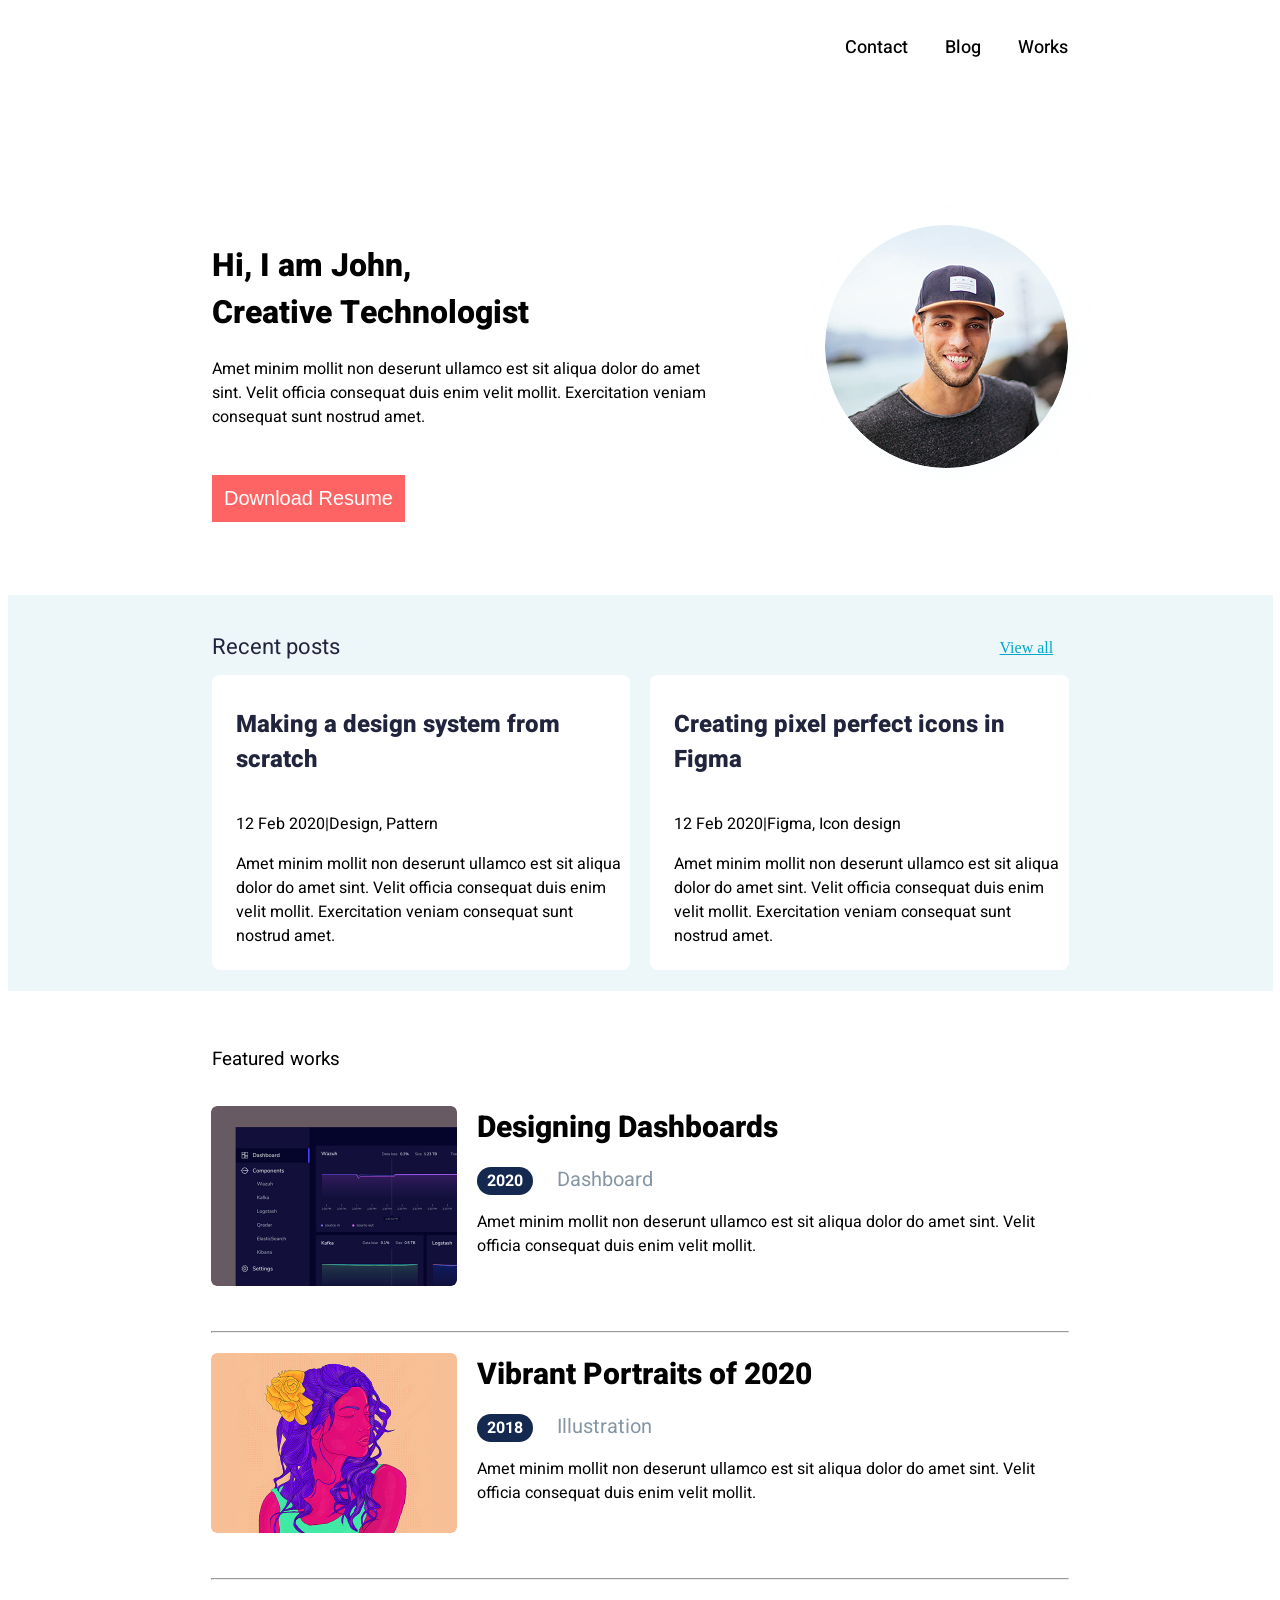
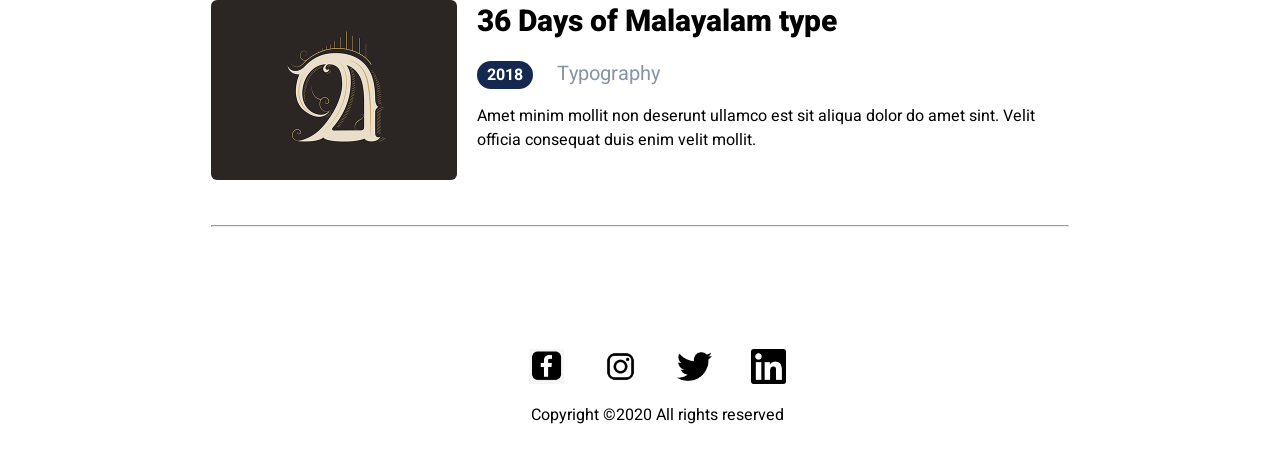
==== index.html @ 960cfece "year correction 2020 to 2018" ====
<!DOCTYPE html>
<html lang="en">
<head>
  <meta charset="UTF-8">
  <meta name="viewport" content="width=device-width, initial-scale=1.0">
  <link rel="preconnect" href="https://fonts.googleapis.com">
  <link rel="preconnect" href="https://fonts.gstatic.com" crossorigin>
  <link href="https://fonts.googleapis.com/css2?family=Heebo:wght@100..900&display=swap" rel="stylesheet">
    <title>My Portfolio</title>
    <link rel="stylesheet" href="./styles/main.css">
</head>

<body>
    <header class="container">
    <nav>
        <ul>
            <li><a href="#">Works</a></li>
            <li><a href="#">Blog</a></li>
            <li><a href="#">Contact</a></li>
        </ul>
    </nav>
    </header>    
    <div class="center-container heebo-bold">
        <div class="lef-side">
            <h1 class="heebo-bold">Hi, I am John, <br>
            Creative Technologist</h1>
            <div class="para">
            <p class="heebo-regular">
                Amet minim mollit non deserunt ullamco est sit aliqua dolor do amet <br> sint. Velit officia consequat duis enim velit mollit. Exercitation veniam consequat sunt nostrud amet.  
            </p>
            </div>
            <button class="download">Download Resume</button>
        </div>
        <div class="right-side">
            <div class="second"></div>
            <img src="./images/Ellipse 1.png" alt="Profile Image" class="logo-image">
            
        </div>
    </div>
    <div class="recent-main">
        <div class="heading">
            <h3 class="heebo-regular">Recent posts</h3>
       <a href="#">View all</a>
        </div>
        <div class="head-main">

        <div class="right-head">

            <h2 class="heebo-bold">Making a design system from scratch</h2>
            <p class="heebo-regular">12 Feb 2020ㅤ|ㅤDesign, Pattern</p>
            <p class="text-left heebo-regular">
                Amet minim mollit non deserunt ullamco est sit aliqua dolor do amet sint. Velit officia consequat duis enim velit mollit. Exercitation veniam consequat sunt nostrud amet.
            </p>

        </div>

        <div class="left-head">

            <h2 class="heebo-bold">Creating pixel perfect icons in Figma</h2>
            <p class="heebo-regular">12 Feb 2020ㅤ|ㅤFigma, Icon design</p>
            <p class="text-right heebo-regular">
                Amet minim mollit non deserunt ullamco est sit aliqua dolor do amet sint. Velit officia consequat duis enim velit mollit. Exercitation veniam consequat sunt nostrud amet.
            </p>

        </div>
        </div>
    </div>
    <div class="featured-work heebo-regular">
        <div class="heading">
            <h3 class="heebo-regular">Featured works</h3>
        </div>
        
         <div class="division1">
    <div class="work-image">

      <img src="./images/Rectangle 30@2x.png">

    </div>
    
    <div class="content">
      <h3 class="heebo-bold">Designing Dashboards</h3>
      <div class="para-content">
        <span class="part-1">2020</span>
        <span class="ctg">Dashboard</span>
      </div>
      <p class="heebo-regular">Amet minim mollit non deserunt ullamco est sit aliqua dolor do amet sint. Velit officia consequat duis enim velit mollit.</p>
    </div>
  </div>
<hr>
<!-- 2nd division -->
       <div class="division1">
    <div class="work-image">

      <img src="./images/Rectangle 32.png">

    </div>
    
    <div class="content">
      <h3 class="heebo-bold">Vibrant Portraits of 2020</h3>
      <div class="para-content">
        <span class="part-1">2018</span>
        <span class="ctg">Illustration</span>
      </div>
      <p class="heebo-regular">Amet minim mollit non deserunt ullamco est sit aliqua dolor do amet sint. Velit officia consequat duis enim velit mollit.</p>
    </div>
  </div>
<hr>
 <!-- third division -->
   <div class="division1">
    <div class="work-image">

      <img src="./images/Rectangle 34.png">

    </div>
    
    <div class="content">
      <h3 class="heebo-bold">36 Days of Malayalam type</h3>
      <div class="para-content">
        <span class="part-1">2018</span>
        <span class="ctg">Typography</span>
      </div>
      <p class="heebo-regular">Amet minim mollit non deserunt ullamco est sit aliqua dolor do amet sint. Velit officia consequat duis enim velit mollit.</p>
    </div>
  </div>
<hr>
    </div>
    </div>
    
     
    </div>
    
         
  <!-- footer -->
   <footer><div class="icons-main">
    <img src="./images/facebook.png" alt="facebook" class="icons">
    <img src="./images/instagram.png" alt="instagram" class="icons">
    <img src="./images/twitter.png" alt="twitter" class="icons">
    <img src="./images/linkdinn.png" alt="linkedin" class="icons">
    </div>
   </footer>
   <div class="copy heebo-regular">Copyright ©2020 All rights reserved</div>
   
  </body>
</html>
---- styles/main.css ----
*{
        text-decoration: none;
        list-style: none;
    
} 

 body{
    margin: 0;
 }

 /* Navigation Section Start */

nav{
     margin-top: 20px;
}
nav ul{
    margin: 0;
    padding: 0;
    list-style: none;
    margin-top: -20px;
}
nav ul li{
   margin-top: 34px;
    display: inline;
    float: right;
    margin-left: 37px;
    font-size: 18px;
}
nav ul li a {
    color: black;
}

    /* Navigation Section End */

    /* HEEBO google font set as per figma design */
.heebo{
        font-family: "Heebo", sans-serif;
        font-optical-sizing: auto;
        font-weight: 500;
        font-style: normal;
        color: black;
    }
.heebo-regular {
        font-family: "Heebo", sans-serif;
        font-optical-sizing: auto;
        font-weight: 400;
        font-style: normal;
}
.heebo-bold {
        font-family: "Heebo", sans-serif;
        font-optical-sizing: auto;
        font-weight: 800;
        font-style: normal;
}

    /* HEEBO Font Section END */

    /* Container Section Start */
.container{
    width: 856px;
    margin:  auto;
    height: 55px;
    font-family: "Heebo", sans-serif;
    font-optical-sizing: auto;
    font-weight: 500;
    font-style: normal;
}
.center-container{
    width: 856px;
    height: 306px;
    justify-content: center;
    display: flex;
    align-items: center;
    margin: auto;
    margin-top: 163px;
}
.left-side{
    width: 491px;
}
.left-side h1{
    line-height: 60px;
    font-size: 44px;
}
.left-side .para{
    width: 66px;
    line-height: auto;
}

.right-side{
    width: 365px;
    height: 243px;
    float: right;
}
.logo-image{
    width: 243px;
    height: 243px;
    border-radius: 50%;
    margin-top: -25px;
    margin-left: 117px;
    filter: drop-shadow(5px 5px 10px rgba(247, 251, 253, 0.5));
}
.second{
    width: 243px;
    height: 243px;display: inline;
    border-radius: 50%;
    background-color: burlywood;
    z-index: -1;
}
.download{
    margin-top: 30px;
    font-size: 20px;
    padding: 12px;
    background-color: #FF6464;
    color: white;
    box-shadow: none;
    border: none;
}

    /* Container END */

    /* Second Section Start */
.recent-main{
    width: 1265px;
    height: 396px;
    margin: auto;
    background-color: #EDF7FA;
    align-items: center;
    margin-top: 71px;
    margin-bottom: 35px;
}
.heading{
    height: 60px;
    /* background-color: red; */
    margin: auto;
    width: 857px;
    display: flex;
    margin-bottom: 20px;
    
}
.recent-main h3{
    float: left;
    line-height: 60px;
    color: #21243D;
    font-size: 22px;
    display: inline;
}
.recent-main a{
    color: #00A8CC;
    text-decoration: underline;
    font-size: 16px;
    margin-top: 44px;
    float: right;
    margin-left: 660px;
}
.head-main{
    width: 857px;
    height: 296px;
    margin: auto;
    display: flex;
}
.right-head{
    width: 418px;
    height: 295px;
    background-color: white;
    justify-content: center;
    align-items: center;
    padding-left: 24px;
    border-radius: 8px;
}
.right-head h2{
    width: 374px;
    height: 85px;
    margin-top: 32px;
    color: #21243D;
}
.right-head p{
    line-height: auto;
}
.left-head{
    margin-left: 20px;
    width: 418px;
    height: 295px;
    background-color: white;
    float: right;
    border-radius: 8px;
    align-items: center;
    padding-left: 24px;
}
.left-head h2{
    width: 374px;
    height: 85px;
    margin-top: 32px;
    color: #21243D;
}

    /* Second Section END */

    /* FEATURED START */

.featured-work{
    margin: auto;
    width: 858px;
    height: 785px;
}

.division1{
  display: flex; 
  padding-bottom: 30px;
}

.work-image img {
  width: 246px;
  height: 180px;
  object-fit: cover;
  border-radius: 6px;
}
.content{
    margin-left: 20px;
}
.content h3 {
  font-size: 30px;
  margin: 0 0 15px 0;
}

.para-content{
  margin-bottom: 15px;
}

.part-1{
  background-color: #142850;
  color: white;
  padding: 2px 10px;
  border-radius: 16px;
  font-weight: bold;
  margin-right: 20px;
}

.ctg {
  color: #8695A4;
  font-size: 20px;
}

.ctg p {
  line-height: auto;
  margin: 0;
}
hr{
    margin-bottom: 20px;
}

    /* Features Section END */

    /* Footer Section Start */
footer{
    width: 1152px;
    height: 182px;
    margin: auto;
    display: flex;
    align-items: center;
    justify-content: center;
}
footer .icon-main{
    width: 232px;
    height: 32px;
    align-items: center;
}
footer .icons{
    width: 35px;
    height: 35px;
    padding-left: 35px;
    margin-top: 132px;
}
.copy{
    display: flex;
    justify-content: center;
    align-items: center;
    margin-left: 35px;
    margin-top: 10px;
    margin-bottom: 35px;
}
    /* Footer Section END *
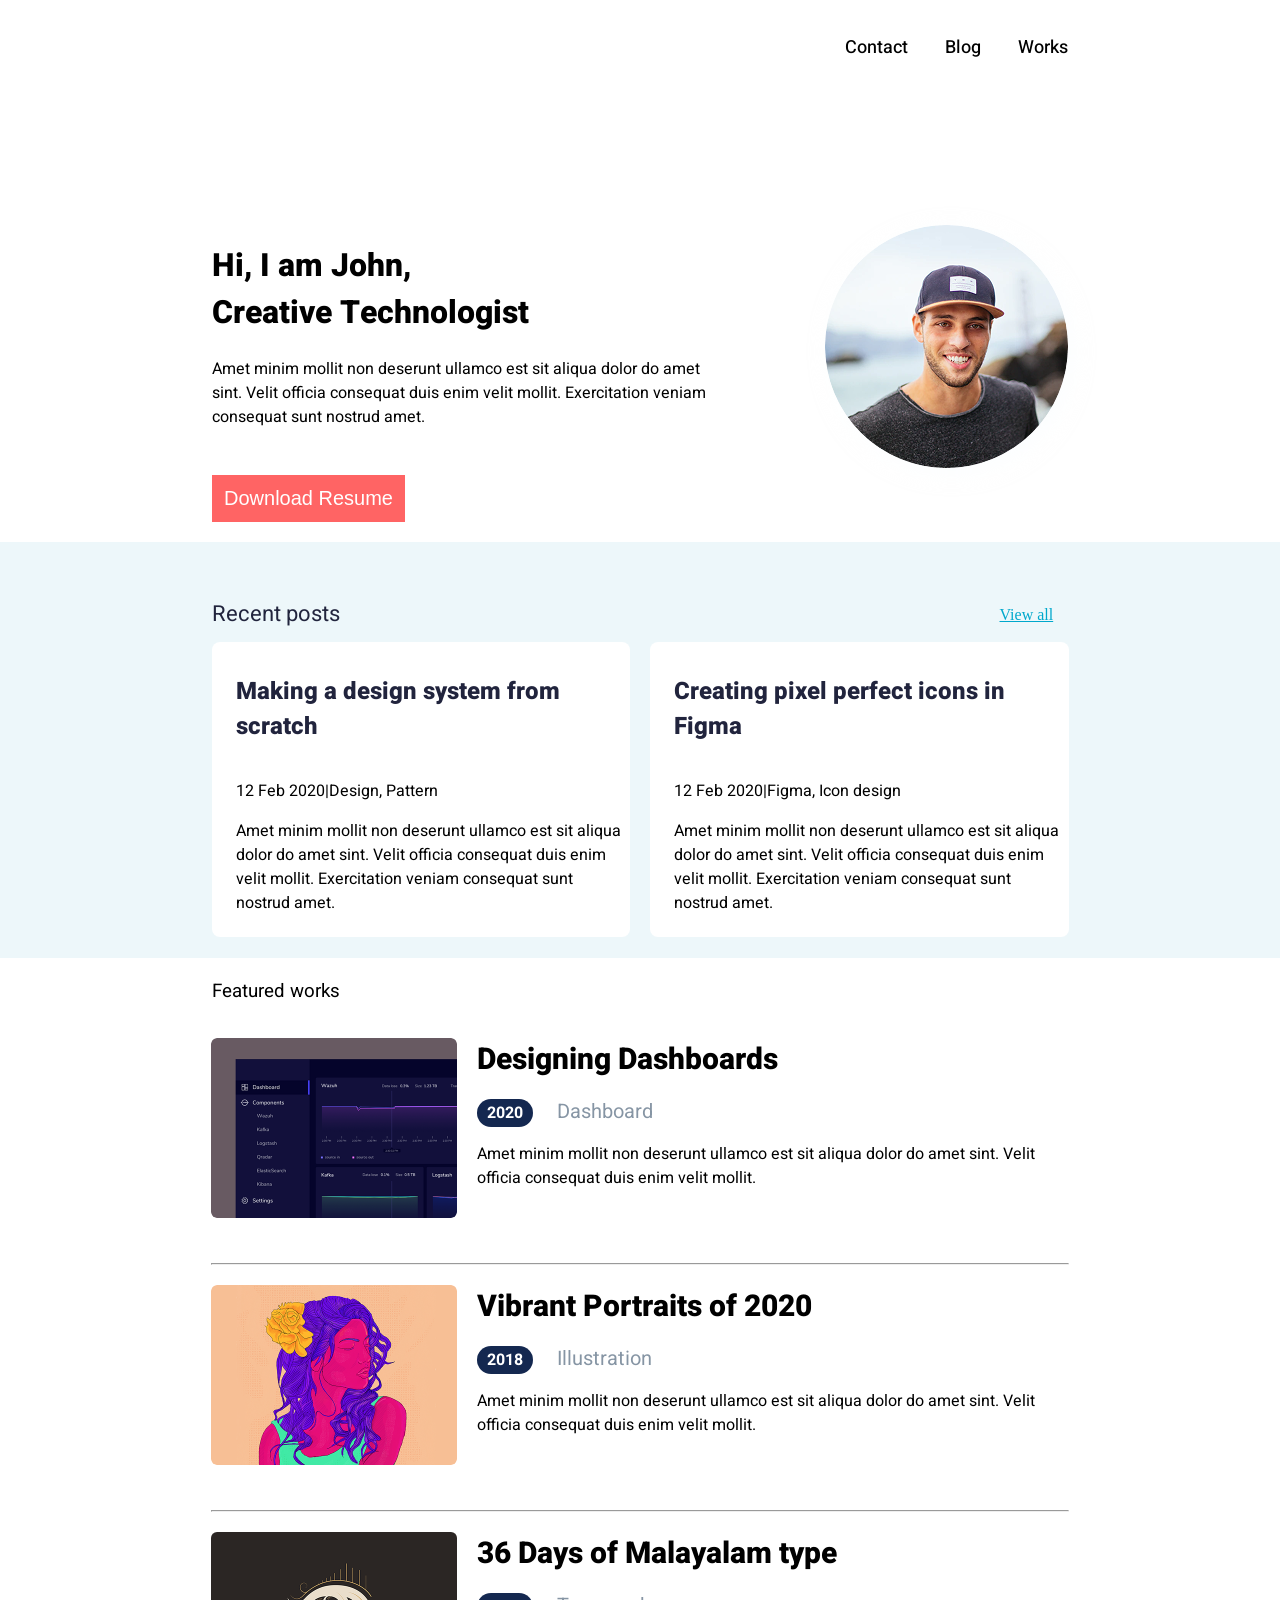
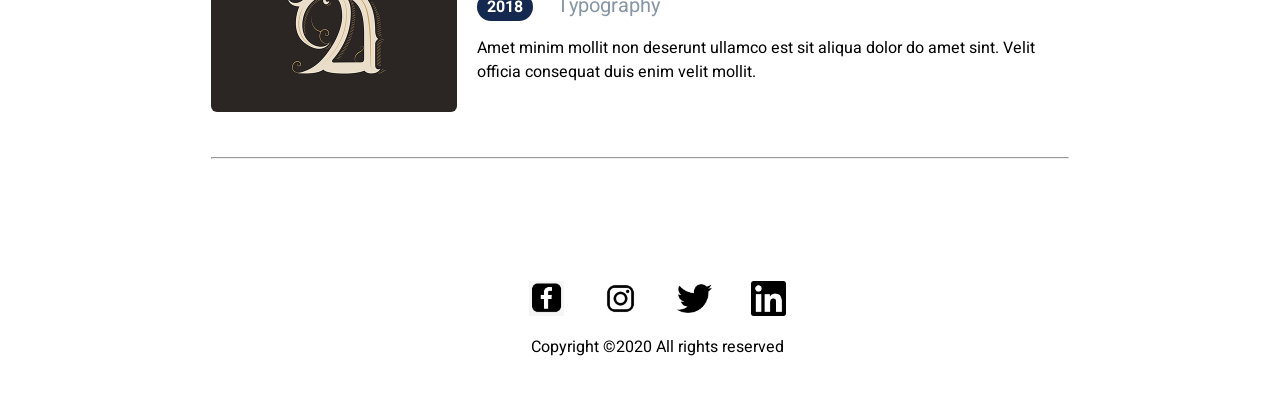
==== commit 07e6f493: "border width corrected as per design 100%" ====
--- a/index.html
+++ b/index.html
@@ -37,6 +37,8 @@
             
         </div>
     </div>
+
+<br/>   
     <div class="recent-main">
         <div class="heading">
             <h3 class="heebo-regular">Recent posts</h3>
--- a/styles/main.css
+++ b/styles/main.css
@@ -120,14 +120,21 @@
 
     /* Second Section Start */
 .recent-main{
-    width: 1265px;
+    width:100%;
+    min-height: 400px;
+    padding:20px;
+    box-sizing: border-box;
+    background-color: #EDF7FA;
+}
+   
+   /* width: 1265px;
     height: 396px;
-    margin: auto;
+    margin:auto;
     background-color: #EDF7FA;
     align-items: center;
     margin-top: 71px;
     margin-bottom: 35px;
-}
+} */
 .heading{
     height: 60px;
     /* background-color: red; */
@@ -238,6 +245,7 @@
 .ctg {
   color: #8695A4;
   font-size: 20px;
+  
 }
 
 .ctg p {
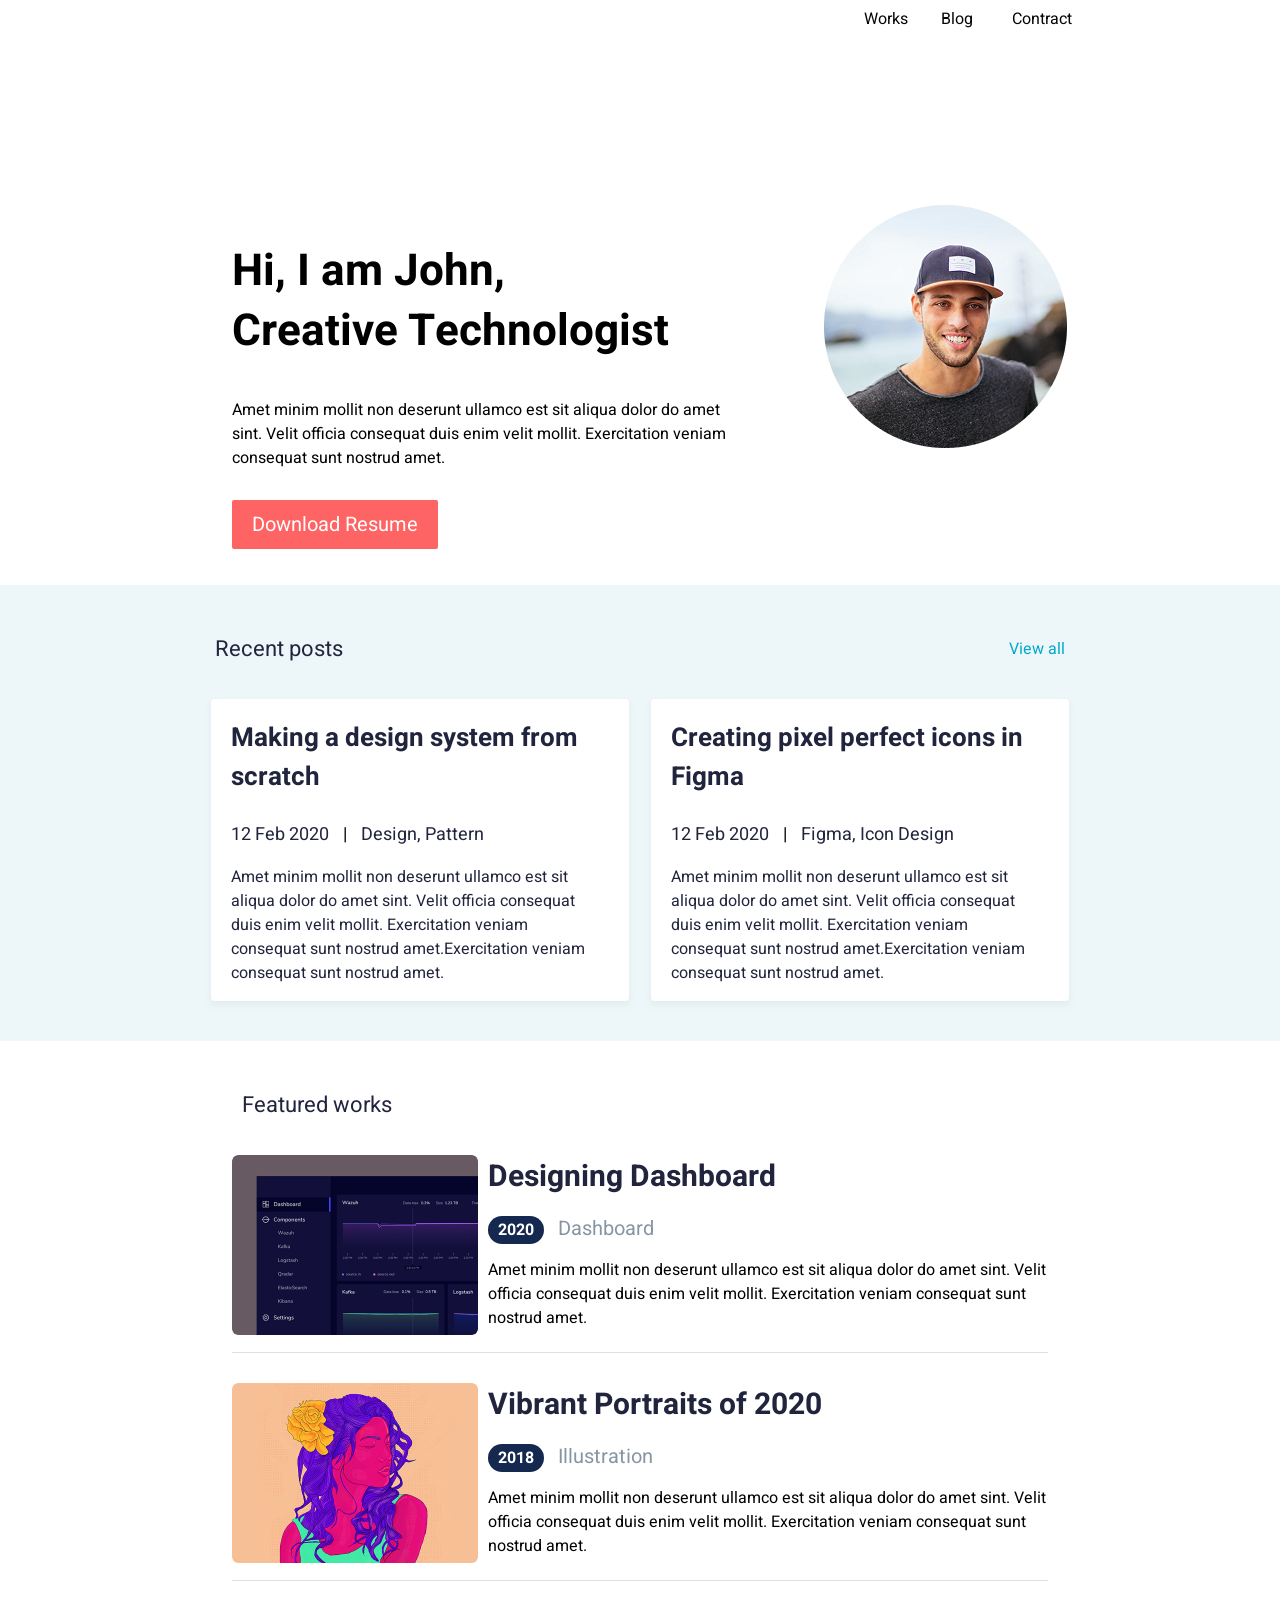
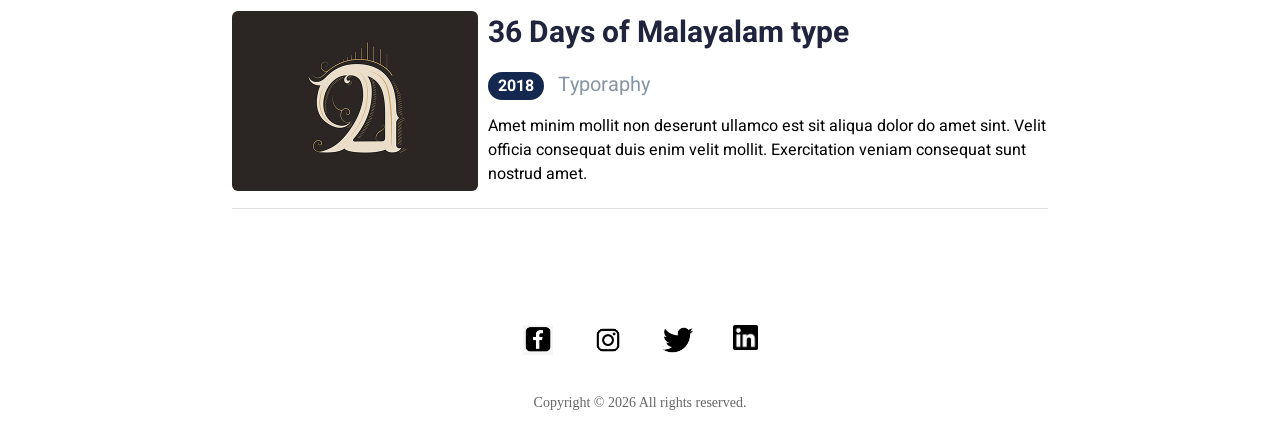
==== commit 60b83a10: "fixed all bugs in design and resend t github" ====
--- a/index.html
+++ b/index.html
@@ -1,146 +1,145 @@
 <!DOCTYPE html>
 <html lang="en">
 <head>
-  <meta charset="UTF-8">
-  <meta name="viewport" content="width=device-width, initial-scale=1.0">
-  <link rel="preconnect" href="https://fonts.googleapis.com">
-  <link rel="preconnect" href="https://fonts.gstatic.com" crossorigin>
-  <link href="https://fonts.googleapis.com/css2?family=Heebo:wght@100..900&display=swap" rel="stylesheet">
+    <meta charset="UTF-8">
+    <meta name="viewport" content="width=device-width, initial-scale=1.0">
+   <link rel="preconnect" href="https://fonts.googleapis.com">
+<link rel="preconnect" href="https://fonts.gstatic.com" crossorigin>
+<link href="https://fonts.googleapis.com/css2?family=Heebo:wght@100..900&display=swap" rel="stylesheet">
     <title>My Portfolio</title>
     <link rel="stylesheet" href="./styles/main.css">
 </head>
-
 <body>
-    <header class="container">
+<!-- menu items add in first section-->
+   <header class="container">
     <nav>
-        <ul>
-            <li><a href="#">Works</a></li>
+        <ul class="heebo-medium">
+            <li ><a href="#">Works</a></li>
             <li><a href="#">Blog</a></li>
-            <li><a href="#">Contact</a></li>
+            <li><a href="#">Contract</a></li>   
         </ul>
     </nav>
-    </header>    
-    <div class="center-container heebo-bold">
-        <div class="lef-side">
-            <h1 class="heebo-bold">Hi, I am John, <br>
-            Creative Technologist</h1>
-            <div class="para">
-            <p class="heebo-regular">
-                Amet minim mollit non deserunt ullamco est sit aliqua dolor do amet <br> sint. Velit officia consequat duis enim velit mollit. Exercitation veniam consequat sunt nostrud amet.  
-            </p>
-            </div>
-            <button class="download">Download Resume</button>
-        </div>
-        <div class="right-side">
-            <div class="second"></div>
-            <img src="./images/Ellipse 1.png" alt="Profile Image" class="logo-image">
-            
+   </header>
+   <!--create class container for resume section --> 
+   <main class="container">
+   <section class="resume-section">
+    <div class="resume-left">
+        <h1>
+            Hi, I am John,</br>Creative Technologist
+        </h1>
+        <p class="heebo-regular">Amet minim mollit non deserunt ullamco est sit aliqua dolor do amet sint. Velit officia consequat duis enim velit mollit. Exercitation veniam consequat sunt nostrud amet.</p></br>
+      <a href="#" class="anchor-a">Download Resume</a></div>
+    <div class="resume-right">
+        <div class="profile-outer-circle"></div>
+            <img src="./images/Ellipse 1.png" width="243" height="243" alt="Profile Picture" />
         </div>
     </div>
+   </section>
+   </main>
+  </div>
+</div>
+ 
+<!-- Second post -->
+<section style="background-color:#EDF7FA"; >
+  <div class="header">
+    <h2>Recent posts</h2>
+    <a href="#" class="view-all">View all</a>
+  </div>
+  <div class="post-grid">
+    <!-- Post Card 1 -->
+    <article class="post-card">
+      <h2>Making a design system from scratch</h2>
+      <div class="post-meta">
+        <span>12 Feb 2020</span>
+        <span class="separator">|</span>
+        <span>Design, Pattern</span>
+      </div>
+      <div class="post-card-p">
+      <p>Amet minim mollit non deserunt ullamco est sit aliqua dolor do amet sint. Velit officia consequat duis enim velit mollit. Exercitation veniam consequat sunt nostrud amet.Exercitation veniam consequat sunt nostrud amet.</p>
+    </div>
+    </article>
 
-<br/>   
-    <div class="recent-main">
-        <div class="heading">
-            <h3 class="heebo-regular">Recent posts</h3>
-       <a href="#">View all</a>
-        </div>
-        <div class="head-main">
+    <!-- Post Card 2 -->
+    <article class="post-card">
+      <h2>Creating pixel perfect icons in Figma</h2>
+      <div class="post-meta">
+        <span>12 Feb 2020</span>
+        <span class="separator">|</span>
+        <span>Figma, Icon Design</span>
+      </div>
+      <div class="post-card-p">
+     <p>Amet minim mollit non deserunt ullamco est sit aliqua dolor do amet sint. Velit officia consequat duis enim velit mollit. Exercitation veniam consequat sunt nostrud amet.Exercitation veniam consequat sunt nostrud amet.</p>
+</div>
 
-        <div class="right-head">
+    </article>
+  </div></section>
 
-            <h2 class="heebo-bold">Making a design system from scratch</h2>
-            <p class="heebo-regular">12 Feb 2020ㅤ|ㅤDesign, Pattern</p>
-            <p class="text-left heebo-regular">
-                Amet minim mollit non deserunt ullamco est sit aliqua dolor do amet sint. Velit officia consequat duis enim velit mollit. Exercitation veniam consequat sunt nostrud amet.
-            </p>
-
-        </div>
-
-        <div class="left-head">
-
-            <h2 class="heebo-bold">Creating pixel perfect icons in Figma</h2>
-            <p class="heebo-regular">12 Feb 2020ㅤ|ㅤFigma, Icon design</p>
-            <p class="text-right heebo-regular">
-                Amet minim mollit non deserunt ullamco est sit aliqua dolor do amet sint. Velit officia consequat duis enim velit mollit. Exercitation veniam consequat sunt nostrud amet.
-            </p>
-
-        </div>
-        </div>
+<!--Third Section of profile-->
+<header class="container">
+<section>
+  <div class="header">
+  <h2>Featured works</h2></div>
+  
+  <!-- Project Item 1 -->
+  <div class="work-item">
+    <div class="work-image">
+      <img src="./images/Rectangle 30@2x.png" width="246" height="180" alt="Vibrant Portraits">
     </div>
-    <div class="featured-work heebo-regular">
-        <div class="heading">
-            <h3 class="heebo-regular">Featured works</h3>
-        </div>
-        
-         <div class="division1">
-    <div class="work-image">
-
-      <img src="./images/Rectangle 30@2x.png">
-
-    </div>
-    
-    <div class="content">
-      <h3 class="heebo-bold">Designing Dashboards</h3>
-      <div class="para-content">
-        <span class="part-1">2020</span>
-        <span class="ctg">Dashboard</span>
+    <div class="work-content">
+      <h3>Designing Dashboard</h3>
+      <div class="work-meta">
+        <span class="year">2020</span>
+        <span class="category">Dashboard</span>
       </div>
-      <p class="heebo-regular">Amet minim mollit non deserunt ullamco est sit aliqua dolor do amet sint. Velit officia consequat duis enim velit mollit.</p>
+      <p>Amet minim mollit non deserunt ullamco est sit aliqua dolor do amet sint. Velit officia consequat duis enim velit mollit. Exercitation veniam consequat sunt nostrud amet.</p>
     </div>
   </div>
-<hr>
-<!-- 2nd division -->
-       <div class="division1">
+
+  <!-- Project Item 2 -->
+  <div class="work-item">
     <div class="work-image">
-
-      <img src="./images/Rectangle 32.png">
-
+      <img src="./images/Rectangle 32.png" width="246" height="180 alt="Vibrant Portraits">
     </div>
-    
-    <div class="content">
-      <h3 class="heebo-bold">Vibrant Portraits of 2020</h3>
-      <div class="para-content">
-        <span class="part-1">2018</span>
-        <span class="ctg">Illustration</span>
+    <div class="work-content">
+      <h3>Vibrant Portraits of 2020</h3>
+      <div class="work-meta">
+        <span class="year">2018</span>
+        <span class="category">Illustration</span>
       </div>
-      <p class="heebo-regular">Amet minim mollit non deserunt ullamco est sit aliqua dolor do amet sint. Velit officia consequat duis enim velit mollit.</p>
+      <p>Amet minim mollit non deserunt ullamco est sit aliqua dolor do amet sint. Velit officia consequat duis enim velit mollit. Exercitation veniam consequat sunt nostrud amet.</p>
     </div>
   </div>
-<hr>
- <!-- third division -->
-   <div class="division1">
+
+  <!--Project Item 3-->
+  <div class="work-item">
     <div class="work-image">
-
-      <img src="./images/Rectangle 34.png">
-
+      <img src="./images/Rectangle 34.png"  width="246" height="180" alt="Vibrant Portraits">
     </div>
-    
-    <div class="content">
-      <h3 class="heebo-bold">36 Days of Malayalam type</h3>
-      <div class="para-content">
-        <span class="part-1">2018</span>
-        <span class="ctg">Typography</span>
+    <div class="work-content">
+      <h3>36 Days of Malayalam type</h3>
+      <div class="work-meta">
+        <span class="year">2018</span>
+        <span class="category">Typoraphy</span>
       </div>
-      <p class="heebo-regular">Amet minim mollit non deserunt ullamco est sit aliqua dolor do amet sint. Velit officia consequat duis enim velit mollit.</p>
+      <p>Amet minim mollit non deserunt ullamco est sit aliqua dolor do amet sint. Velit officia consequat duis enim velit mollit. Exercitation veniam consequat sunt nostrud amet.</p>
     </div>
   </div>
-<hr>
+</section>
+</header>
+
+<footer class="footer-container">
+    
+    <div>
+    <ul class="social-icons">
+        <li><img src="./images/facebook.png" width="30"></li>
+        <li><img src="./images/instagram.png" width="30">   </li>
+         <li><img src="./images/twitter.png" width="30">   </li>
+        <li><img src="./images/linkdinn.png" width="25"></li>
+         </ul>
     </div>
+    <div>
+         <p class="copyright-text">Copyright © 2026 All rights reserved.</p>
     </div>
-    
-     
-    </div>
-    
-         
-  <!-- footer -->
-   <footer><div class="icons-main">
-    <img src="./images/facebook.png" alt="facebook" class="icons">
-    <img src="./images/instagram.png" alt="instagram" class="icons">
-    <img src="./images/twitter.png" alt="twitter" class="icons">
-    <img src="./images/linkdinn.png" alt="linkedin" class="icons">
-    </div>
-   </footer>
-   <div class="copy heebo-regular">Copyright ©2020 All rights reserved</div>
-   
-  </body>
+</footer>
+</body>
 </html>
--- a/styles/main.css
+++ b/styles/main.css
@@ -1,218 +1,183 @@
-*{
-        text-decoration: none;
-        list-style: none;
-    
-} 
-
- body{
+body {
     margin: 0;
+}
+.container {
+    font-family: "Heebo" , sans-serif;
+    width: 856px;
+    margin:auto;
+}
+
+nav ul {
+    margin: 7px 0 0 0;
+    padding: auto;
+    list-style: none;
+    display: flex;
+    justify-content: right;
+    
+}
+nav ul li {
+    display: inline;
+    padding: 0px 18px;
+    width: 38px;
+  }
+nav ul li a {
+    text-decoration: none;
+    color: #070505;
+    font-size: 20 px;
+    font-weight: 400px;
+    
+}
+nav ul li a:hover {
+    color: rgb(201, 28, 28);
+}
+.heebo-medium {
+  font-family: "Heebo", sans-serif;
+  font-optical-sizing: auto;
+  font-weight: 400;
+  font-style: normal;
+}
+.heebo-regular {
+      font-family: 'Heebo', sans-serif;
+      font-size: 16px;
+      font-weight: 400; /* Regular weight */ 
+      width: 497px;     
+    }
+    
+.heebo-bold {
+  font-family: 'Heebo', sans-serif;
+  font-size: 20px;
+  font-weight: 700;
+    }
+    .resume-section{
+        display: flex;
+        margin-top: 154px;
+        margin-bottom: auto;
+    }
+.resume-section .resume-left {
+    padding-right:95px;
+}
+.resume-section .resume-right{
+display: flex;
+justify-content: end;
+}
+.resume-section .resume-right img {
+    width:243px;
+    height:243;
+    box-shadow:grey;
+}
+.resume-section h1 {
+    font-size: 44px;
+    font-weight: 700px;
+    line-height: 60px;
+}
+.anchor-a {
+    background-color: #FF6464;
+    text-decoration: none;
+    font-size: 20px;
+    font-weight:400px;
+    font-family: "Heebo", sans-serif;
+    color:white;
+    padding:10px 20px 10px 20px ;
+    box-sizing:border-box;
+    border-radius: 2px;
+}
+
+
+<!-- this is next css for post -- >
+body {
+  font-family: "Heebo", sans-serif;
+  background-color: #edf7fa; /* Light blue background from image */
+  padding: 400px;
+}
+
+.header {
+  font-family: "Heebo", sans-serif;
+  display: flex;
+  justify-content: space-between;
+  align-items: center;
+  max-width: 850px;
+  margin: 0 auto 5px;
+  padding: 10px;
+}
+
+.header h2 { 
+    font-size: 22px; 
+    font-weight:400;
+    align-items:left;
+    color: #21243D;
+    padding:0px 0px 10px auto;   
  }
-
- /* Navigation Section Start */
-
-nav{
-     margin-top: 20px;
-}
-nav ul{
-    margin: 0;
-    padding: 0;
-    list-style: none;
-    margin-top: -20px;
-}
-nav ul li{
-   margin-top: 34px;
-    display: inline;
-    float: right;
-    margin-left: 37px;
-    font-size: 18px;
-}
-nav ul li a {
-    color: black;
-}
-
-    /* Navigation Section End */
-
-    /* HEEBO google font set as per figma design */
-.heebo{
-        font-family: "Heebo", sans-serif;
-        font-optical-sizing: auto;
-        font-weight: 500;
-        font-style: normal;
-        color: black;
-    }
-.heebo-regular {
-        font-family: "Heebo", sans-serif;
-        font-optical-sizing: auto;
-        font-weight: 400;
-        font-style: normal;
-}
-.heebo-bold {
-        font-family: "Heebo", sans-serif;
-        font-optical-sizing: auto;
-        font-weight: 800;
-        font-style: normal;
-}
-
-    /* HEEBO Font Section END */
-
-    /* Container Section Start */
-.container{
-    width: 856px;
-    margin:  auto;
-    height: 55px;
-    font-family: "Heebo", sans-serif;
-    font-optical-sizing: auto;
-    font-weight: 500;
-    font-style: normal;
-}
-.center-container{
-    width: 856px;
-    height: 306px;
-    justify-content: center;
-    display: flex;
-    align-items: center;
-    margin: auto;
-    margin-top: 163px;
-}
-.left-side{
-    width: 491px;
-}
-.left-side h1{
-    line-height: 60px;
-    font-size: 44px;
-}
-.left-side .para{
-    width: 66px;
-    line-height: auto;
-}
-
-.right-side{
-    width: 365px;
-    height: 243px;
-    float: right;
-}
-.logo-image{
-    width: 243px;
-    height: 243px;
-    border-radius: 50%;
-    margin-top: -25px;
-    margin-left: 117px;
-    filter: drop-shadow(5px 5px 10px rgba(247, 251, 253, 0.5));
-}
-.second{
-    width: 243px;
-    height: 243px;display: inline;
-    border-radius: 50%;
-    background-color: burlywood;
-    z-index: -1;
-}
-.download{
-    margin-top: 30px;
-    font-size: 20px;
-    padding: 12px;
-    background-color: #FF6464;
-    color: white;
-    box-shadow: none;
-    border: none;
-}
-
-    /* Container END */
-
-    /* Second Section Start */
-.recent-main{
-    width:100%;
-    min-height: 400px;
-    padding:20px;
-    box-sizing: border-box;
-    background-color: #EDF7FA;
-}
-   
-   /* width: 1265px;
-    height: 396px;
-    margin:auto;
-    background-color: #EDF7FA;
-    align-items: center;
-    margin-top: 71px;
-    margin-bottom: 35px;
-} */
-.heading{
-    height: 60px;
-    /* background-color: red; */
-    margin: auto;
-    width: 857px;
-    display: flex;
-    margin-bottom: 20px;
-    
-}
-.recent-main h3{
-    float: left;
-    line-height: 60px;
-    color: #21243D;
-    font-size: 22px;
-    display: inline;
-}
-.recent-main a{
-    color: #00A8CC;
-    text-decoration: underline;
-    font-size: 16px;
-    margin-top: 44px;
-    float: right;
-    margin-left: 660px;
-}
-.head-main{
-    width: 857px;
-    height: 296px;
-    margin: auto;
-    display: flex;
-}
-.right-head{
-    width: 418px;
-    height: 295px;
-    background-color: white;
-    justify-content: center;
-    align-items: center;
-    padding-left: 24px;
-    border-radius: 8px;
-}
-.right-head h2{
-    width: 374px;
-    height: 85px;
-    margin-top: 32px;
-    color: #21243D;
-}
-.right-head p{
-    line-height: auto;
-}
-.left-head{
-    margin-left: 20px;
-    width: 418px;
-    height: 295px;
-    background-color: white;
-    float: right;
-    border-radius: 8px;
-    align-items: center;
-    padding-left: 24px;
-}
-.left-head h2{
-    width: 374px;
-    height: 85px;
-    margin-top: 32px;
-    color: #21243D;
-}
-
-    /* Second Section END */
-
-    /* FEATURED START */
-
-.featured-work{
-    margin: auto;
-    width: 858px;
-    height: 785px;
-}
-
-.division1{
-  display: flex; 
-  padding-bottom: 30px;
+.view-all {
+     color: #00A8CC;
+padding-bottom: 0%;
+     text-decoration: none; 
+     font-size:16px; 
+     font-weight: 400;
+    }
+.post-grid {    
+  display: flex;
+  gap: 22px;
+  justify-content:center;
+  flex-wrap:wrap;
+  padding-bottom: 20px;
+    }
+
+.post-card {
+  background: white;
+  font-family: "Heebo", sans-serif;
+  padding: 10px 10px 20px 10;
+  border-radius: 4px;
+  max-width: 418px;
+  max-height: 295;
+  box-shadow: 0 4px 10px rgba(0,0,0,0.05);
+}
+
+.post-card h2 {
+  font-family: "Heebo" sans-serif;
+  margin-top: 10px;
+  font-size: 26px;
+  color: #21243D;
+  line-height: 1.5;
+  font-weight:700; 
+  padding: 10px 20px 7px 20px; 
+}
+
+.post-meta {
+  margin: 15px 0;
+  font-size:18px;
+  font-weight:400 ;
+  line-height: 0.5;
+  color: #21243D;
+  padding: 5px 20px 10px 20px;
+}
+
+.separator { 
+    margin: 0 10px; 
+    color: #000; 
+  padding-bottom: 0px;}
+
+.post-card-p {
+  line-height: 1.5;
+  color: #21243D;
+  font-size:16px;
+  font-weight:400;
+  padding:0px 25px 0px 20px;
+}
+
+<!--Third section CSS-->
+
+h2 {
+  font-family: "heebo" sans-serif;
+  font-size: 22px;
+  margin-bottom: 30px;
+}
+
+.work-item {
+  display: flex; /* Aligns image and text horizontally */
+  gap: 10px;
+  padding-bottom: 10px;
+  margin-bottom: 30px;
+  border-bottom: 1px solid #E0E0E0; /* Separator line between items */
 }
 
 .work-image img {
@@ -220,70 +185,98 @@
   height: 180px;
   object-fit: cover;
   border-radius: 6px;
-}
-.content{
-    margin-left: 20px;
-}
-.content h3 {
+  
+}
+
+.work-content h3 {
+  font-family: "Heebo", sans-serif;
   font-size: 30px;
+  font-weight: 700;
   margin: 0 0 15px 0;
-}
-
-.para-content{
+  color: #21243D;
+  opacity: 100%;
+}
+
+.work-meta {
   margin-bottom: 15px;
 }
 
-.part-1{
+.year {
   background-color: #142850;
   color: white;
   padding: 2px 10px;
   border-radius: 16px;
   font-weight: bold;
-  margin-right: 20px;
-}
-
-.ctg {
+  margin-right: 10px;
+}
+
+.category {
   color: #8695A4;
   font-size: 20px;
-  
-}
-
-.ctg p {
-  line-height: auto;
+}
+
+.work-content p {
+  line-height: 1.5;
   margin: 0;
-}
-hr{
-    margin-bottom: 20px;
-}
-
-    /* Features Section END */
-
-    /* Footer Section Start */
-footer{
-    width: 1152px;
-    height: 182px;
-    margin: auto;
-    display: flex;
-    align-items: center;
+  box-sizing: border-box;
+  font-size: 16px;
+  font-weight: 400;
+}
+
+<!--footercss --->
+.footer-container {
+  text-align: center;
+  padding: 40px 20px;
+  font-family: "Heebo", sans-serif;
+  color: #333;
+}
+
+.social-icons {
+  display: flex;
+  justify-content: center;
+  gap: 40px; /* Space between icons */
+  padding: 50px 10px 20px 10px;
+}
+
+.icon-link {
+  color: #1a1a1a; /* Dark color for icons */
+  font-size: 24px;
+  text-decoration: none;
+  transition: opacity 0.3s ease;
+}
+
+.icon-link:hover {
+  opacity: 0.7; /* Simple hover effect */
+}
+
+.copyright-text {
+  font-size: 14px;
+  color: #666;
+  text-align: center;
+  justify-content: center;
+  padding: top 0px;;
+}
+ul {
+    text-align: center;
+  list-style-position: inside;
+}
+li {
+        
+    display:inline; 
+    gap: 100px;
+}
+
+.container2 {
+    width: 500px;
+    margin:auto;
     justify-content: center;
-}
-footer .icon-main{
-    width: 232px;
-    height: 32px;
-    align-items: center;
-}
-footer .icons{
-    width: 35px;
-    height: 35px;
-    padding-left: 35px;
-    margin-top: 132px;
-}
-.copy{
-    display: flex;
-    justify-content: center;
-    align-items: center;
-    margin-left: 35px;
-    margin-top: 10px;
-    margin-bottom: 35px;
-}
-    /* Footer Section END *+    
+}
+
+section {
+  width: 100%;       /* Spans full width of the container */
+  min-height: 400px; /* Ensures it is at least 400px tall */
+  padding: 20px;     /* Adds space inside the section */
+  box-sizing: border-box; /* Includes padding in the total width/height */
+  justify-content: space-between;
+}
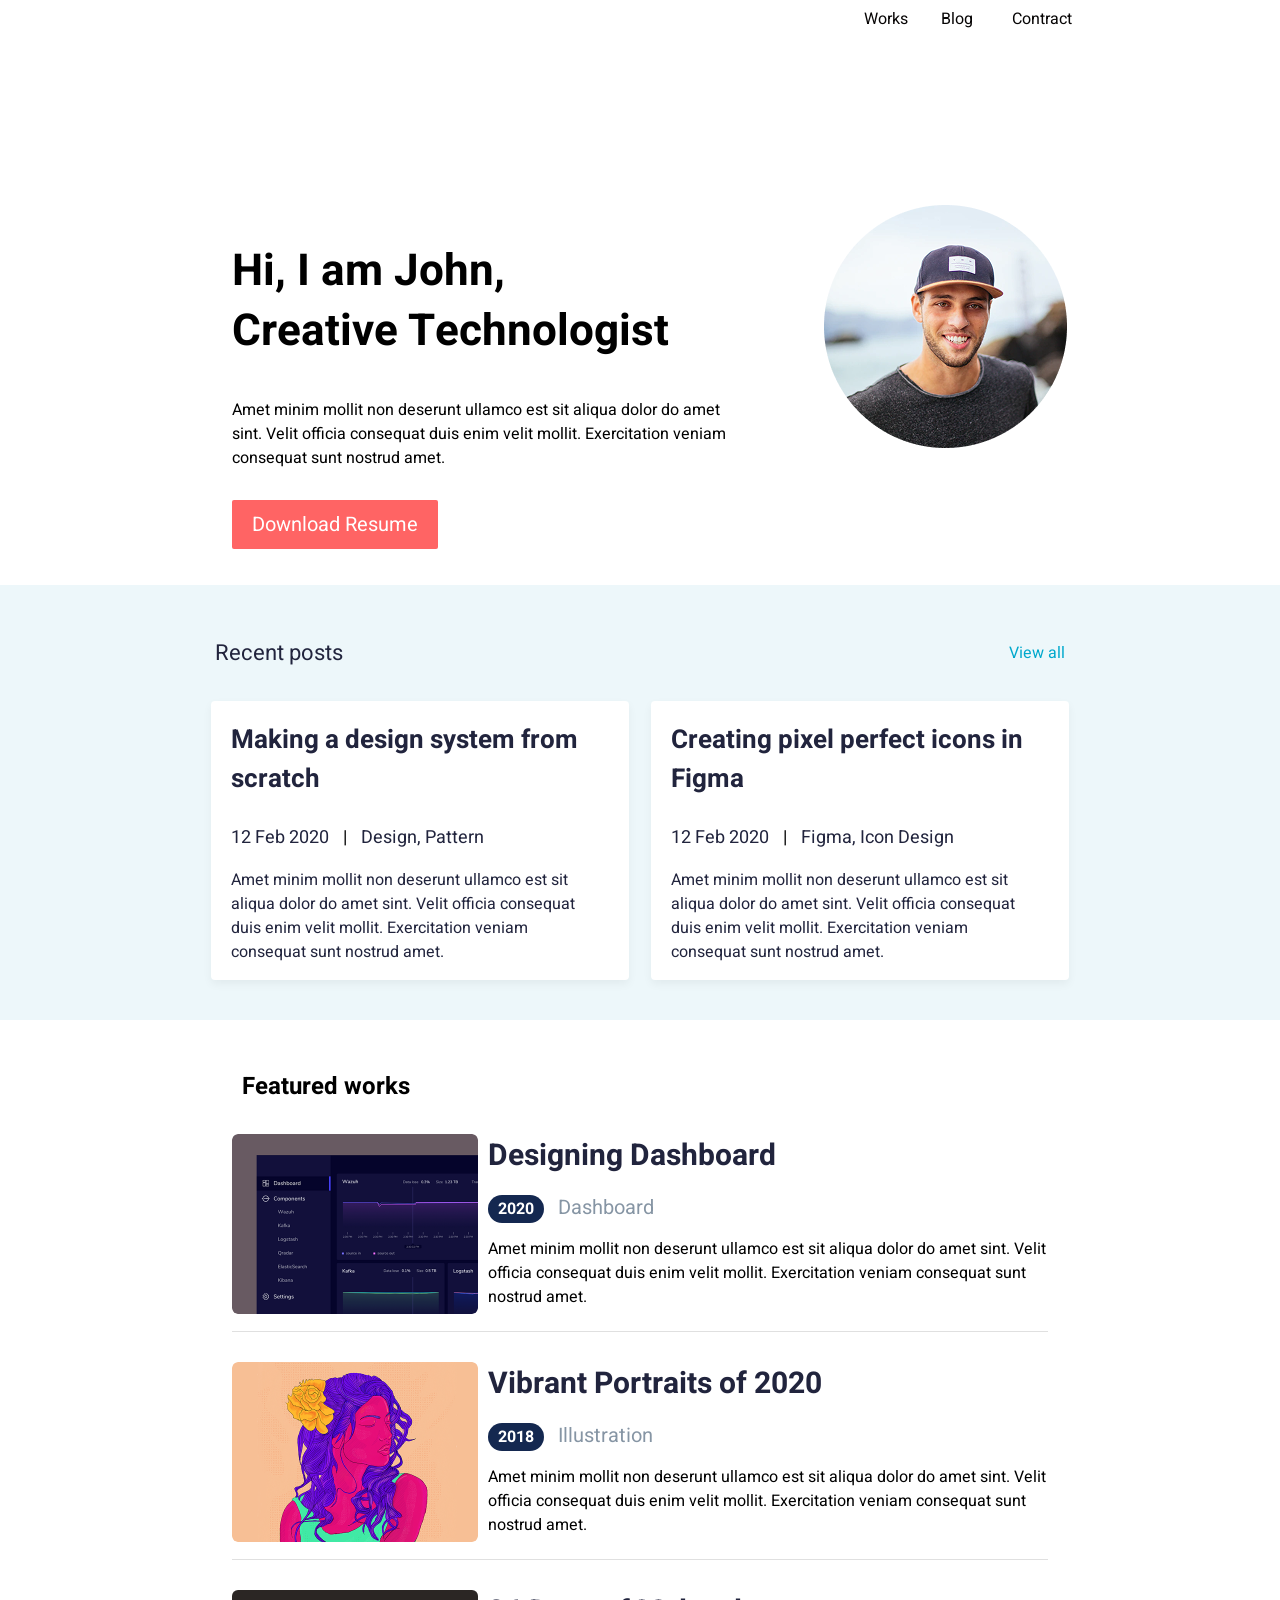
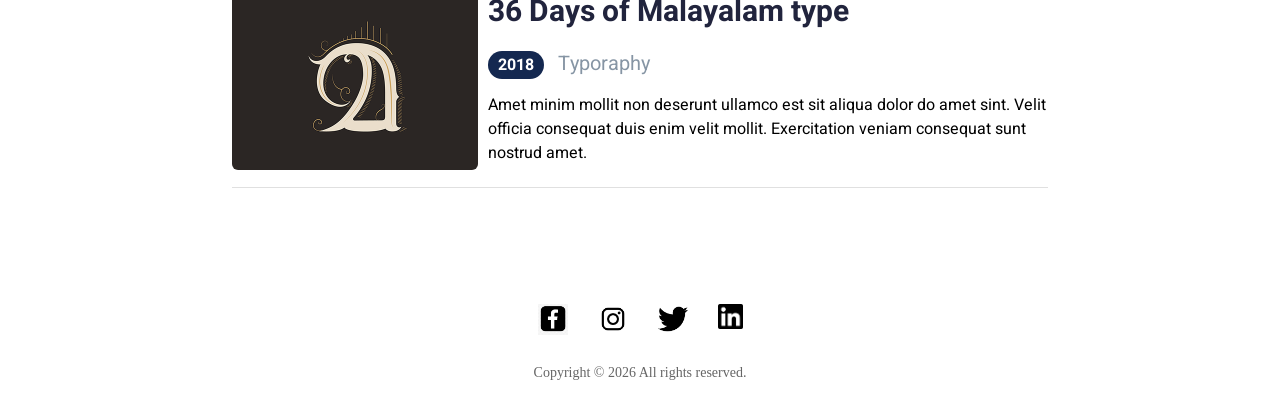
==== commit 3be79a97: "fixed all bugs in design and resend t github" ====
--- a/index.html
+++ b/index.html
@@ -1,7 +1,7 @@
 <!DOCTYPE html>
 <html lang="en">
 <head>
-    <meta charset="UTF-8">
+    <meta charset="UTF-8">   
     <meta name="viewport" content="width=device-width, initial-scale=1.0">
    <link rel="preconnect" href="https://fonts.googleapis.com">
 <link rel="preconnect" href="https://fonts.gstatic.com" crossorigin>
@@ -42,7 +42,7 @@
 <!-- Second post -->
 <section style="background-color:#EDF7FA"; >
   <div class="header">
-    <h2>Recent posts</h2>
+    <h3>Recent posts</h3>
     <a href="#" class="view-all">View all</a>
   </div>
   <div class="post-grid">
@@ -55,7 +55,7 @@
         <span>Design, Pattern</span>
       </div>
       <div class="post-card-p">
-      <p>Amet minim mollit non deserunt ullamco est sit aliqua dolor do amet sint. Velit officia consequat duis enim velit mollit. Exercitation veniam consequat sunt nostrud amet.Exercitation veniam consequat sunt nostrud amet.</p>
+      <p>Amet minim mollit non deserunt ullamco est sit aliqua dolor do amet sint. Velit officia consequat duis enim velit mollit. Exercitation veniam consequat sunt nostrud amet.</p>
     </div>
     </article>
 
@@ -68,7 +68,7 @@
         <span>Figma, Icon Design</span>
       </div>
       <div class="post-card-p">
-     <p>Amet minim mollit non deserunt ullamco est sit aliqua dolor do amet sint. Velit officia consequat duis enim velit mollit. Exercitation veniam consequat sunt nostrud amet.Exercitation veniam consequat sunt nostrud amet.</p>
+     <p>Amet minim mollit non deserunt ullamco est sit aliqua dolor do amet sint. Velit officia consequat duis enim velit mollit. Exercitation veniam consequat sunt nostrud amet.</p>
 </div>
 
     </article>
--- a/styles/main.css
+++ b/styles/main.css
@@ -96,13 +96,13 @@
   justify-content: space-between;
   align-items: center;
   max-width: 850px;
-  margin: 0 auto 5px;
+  margin: 0px auto 0px;
   padding: 10px;
 }
 
-.header h2 { 
+.header h3 { 
     font-size: 22px; 
-    font-weight:400;
+    font-weight: 400;
     align-items:left;
     color: #21243D;
     padding:0px 0px 10px auto;   
@@ -234,8 +234,8 @@
 .social-icons {
   display: flex;
   justify-content: center;
-  gap: 40px; /* Space between icons */
-  padding: 50px 10px 20px 10px;
+  gap: 30px; /* Space between icons */
+  padding: 50px 10px 10px 10px;
 }
 
 .icon-link {
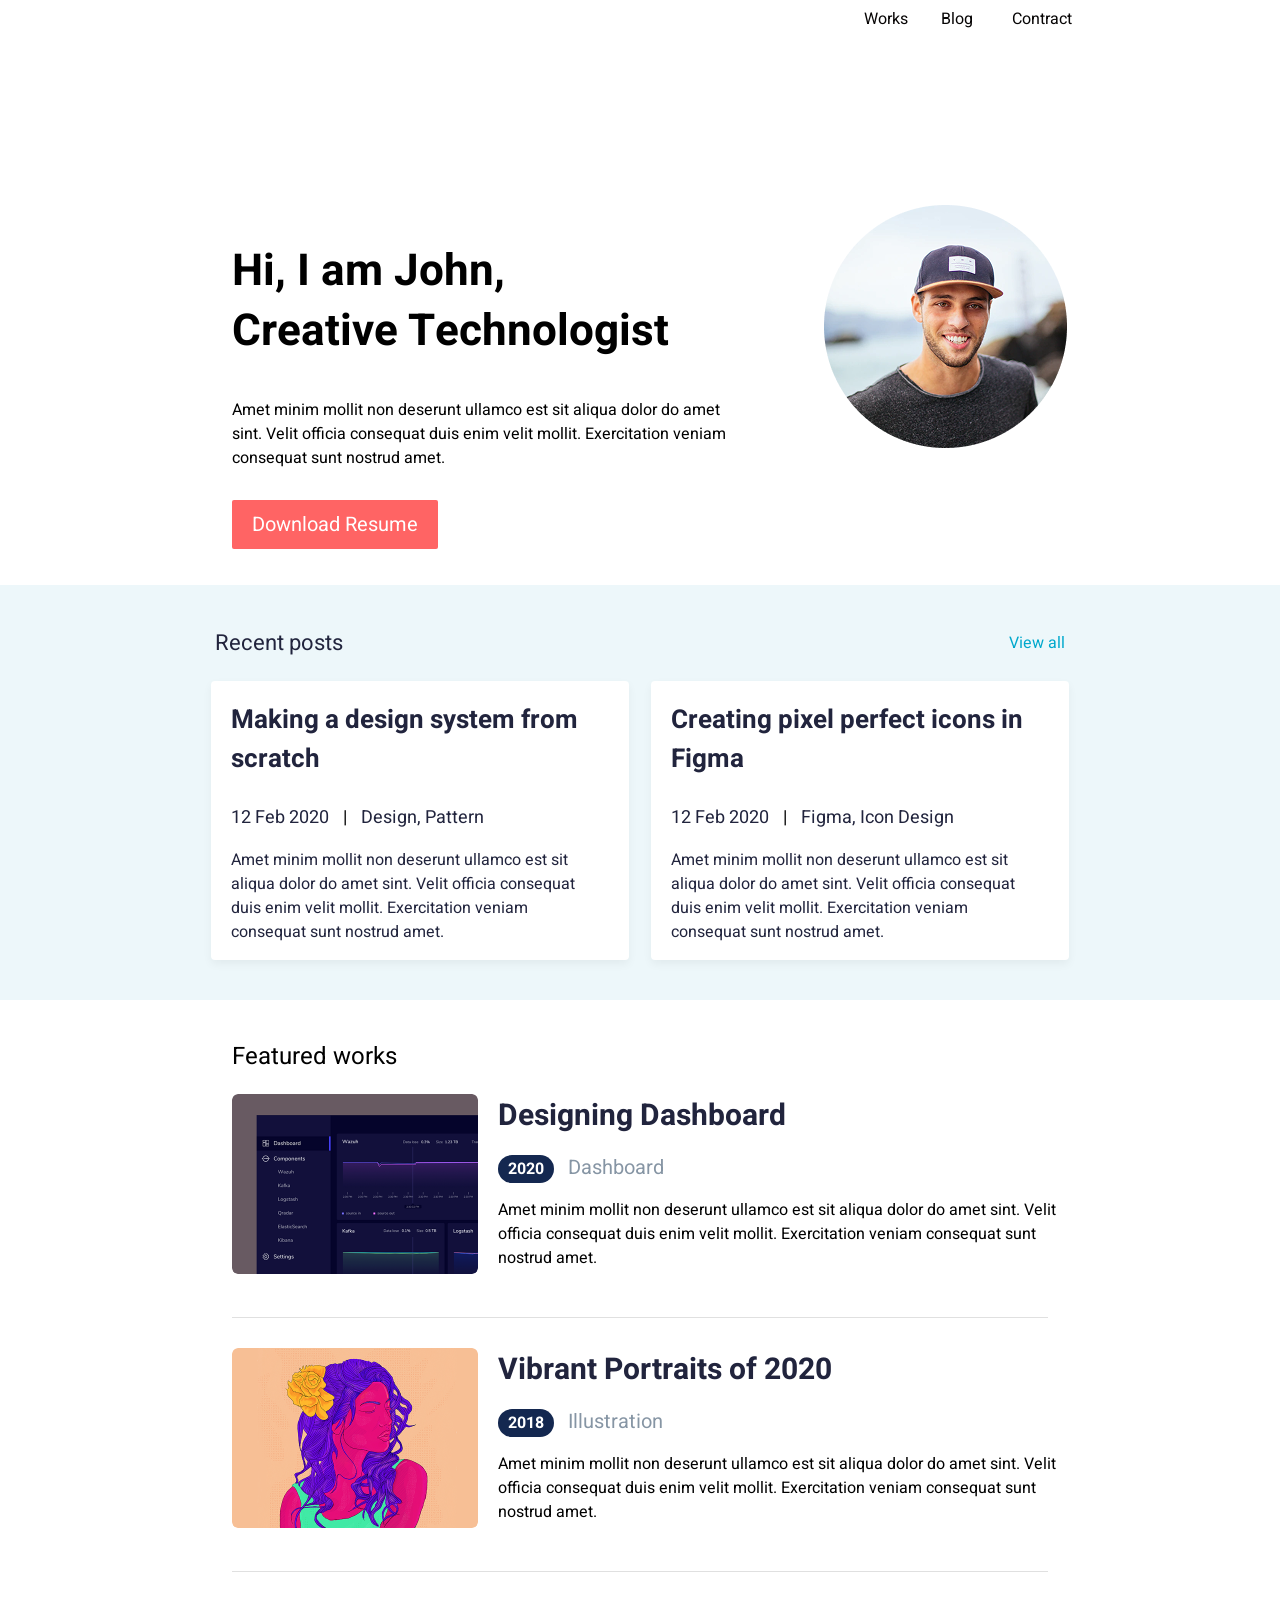
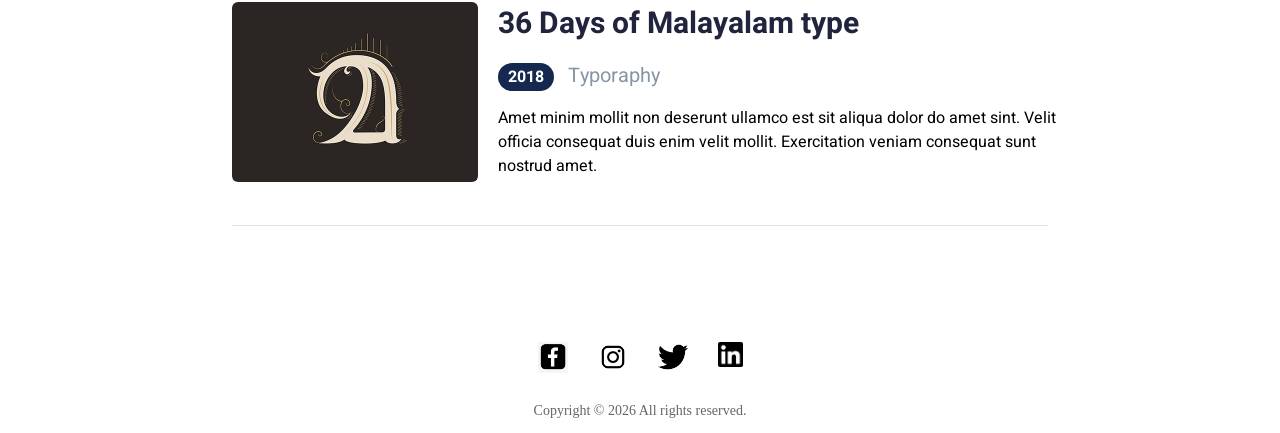
==== commit b715b990: "blog page add with css" ====
--- a/index.html
+++ b/index.html
@@ -78,7 +78,7 @@
 <header class="container">
 <section>
   <div class="header">
-  <h2>Featured works</h2></div>
+  <h2 class="heebo-medium">Featured works</h2></div>
   
   <!-- Project Item 1 -->
   <div class="work-item">
@@ -134,7 +134,7 @@
         <li><img src="./images/facebook.png" width="30"></li>
         <li><img src="./images/instagram.png" width="30">   </li>
          <li><img src="./images/twitter.png" width="30">   </li>
-        <li><img src="./images/linkdinn.png" width="25"></li>
+        <li><img src="./images/linkdinn.png" width="25"> </li>
          </ul>
     </div>
     <div>
--- a/styles/main.css
+++ b/styles/main.css
@@ -24,7 +24,7 @@
     text-decoration: none;
     color: #070505;
     font-size: 20 px;
-    font-weight: 400px;
+    font-weight: 500px;
     
 }
 nav ul li a:hover {
@@ -96,8 +96,8 @@
   justify-content: space-between;
   align-items: center;
   max-width: 850px;
-  margin: 0px auto 0px;
-  padding: 10px;
+  margin: auto;
+
 }
 
 .header h3 { 
@@ -174,7 +174,7 @@
 
 .work-item {
   display: flex; /* Aligns image and text horizontally */
-  gap: 10px;
+  gap: 20px;
   padding-bottom: 10px;
   margin-bottom: 30px;
   border-bottom: 1px solid #E0E0E0; /* Separator line between items */
@@ -217,8 +217,8 @@
 
 .work-content p {
   line-height: 1.5;
-  margin: 0;
-  box-sizing: border-box;
+  width: 594px;
+  min-height: 93px;
   font-size: 16px;
   font-weight: 400;
 }
